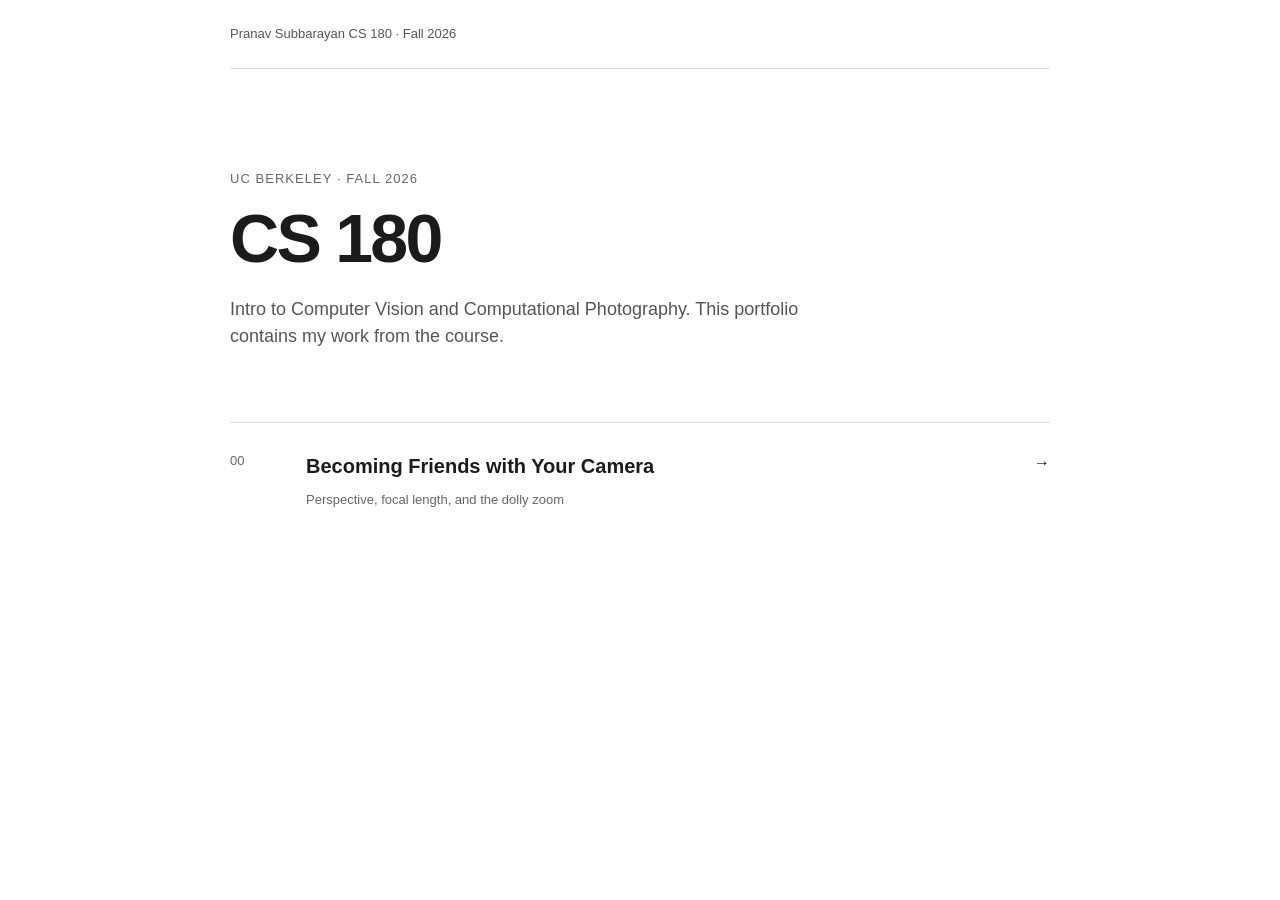
==== index.html @ d818b59a "refactor: flatten CS180 portfolio navigation Make the course portfolio the root homepage and link di" ====
<!doctype html>
<html lang="en">
  <head>
    <meta charset="UTF-8" />
    <meta name="viewport" content="width=device-width, initial-scale=1.0" />
    <meta
      name="description"
      content="Pranav Subbarayan's CS 180 project portfolio"
    />
    <title>CS 180 — Pranav Subbarayan</title>
    <style>
      * {
        box-sizing: border-box;
      }

      body {
        margin: 0;
        color: #1b1b1b;
        background: #fff;
        font-family: Arial, Helvetica, sans-serif;
        line-height: 1.5;
      }

      header,
      main {
        width: min(820px, calc(100% - 40px));
        margin: 0 auto;
      }

      header {
        padding: 24px 0;
        border-bottom: 1px solid #ddd;
        color: #555;
        font-size: 13px;
      }

      header a {
        color: #555;
        text-decoration: none;
      }

      header a:hover {
        text-decoration: underline;
        text-underline-offset: 3px;
      }

      main {
        padding: 100px 0 80px;
      }

      .label {
        margin: 0 0 16px;
        color: #666;
        font-size: 13px;
        letter-spacing: 0.08em;
        text-transform: uppercase;
      }

      h1 {
        margin: 0;
        font-size: clamp(42px, 8vw, 68px);
        letter-spacing: -0.04em;
        line-height: 1;
      }

      .intro {
        max-width: 570px;
        margin: 24px 0 72px;
        color: #555;
        font-size: 18px;
      }

      .project {
        display: grid;
        grid-template-columns: 56px 1fr auto;
        gap: 20px;
        align-items: start;
        padding: 28px 0;
        border-top: 1px solid #ddd;
        color: inherit;
        text-decoration: none;
      }

      .number,
      .description {
        color: #666;
        font-size: 13px;
      }

      .title {
        display: block;
        margin-bottom: 6px;
        font-size: 20px;
        font-weight: 600;
      }

      .project:hover .title {
        text-decoration: underline;
        text-underline-offset: 4px;
      }

      @media (max-width: 560px) {
        main {
          padding-top: 72px;
        }

        .project {
          grid-template-columns: 36px 1fr auto;
          gap: 12px;
        }
      }
    </style>
  </head>
  <body>
    <header>
      <span>Pranav Subbarayan</span>
      <span>CS 180 · Fall 2026</span>
    </header>

    <main>
      <p class="label">UC Berkeley · Fall 2026</p>
      <h1>CS 180</h1>
      <p class="intro">
        Intro to Computer Vision and Computational Photography. This portfolio
        contains my work from the course.
      </p>

      <nav aria-label="Course projects">
        <a class="project" href="./cs180/proj0/">
          <span class="number">00</span>
          <span>
            <span class="title">Becoming Friends with Your Camera</span>
            <span class="description">
              Perspective, focal length, and the dolly zoom
            </span>
          </span>
          <span aria-hidden="true">→</span>
        </a>
      </nav>
    </main>
  </body>
</html>
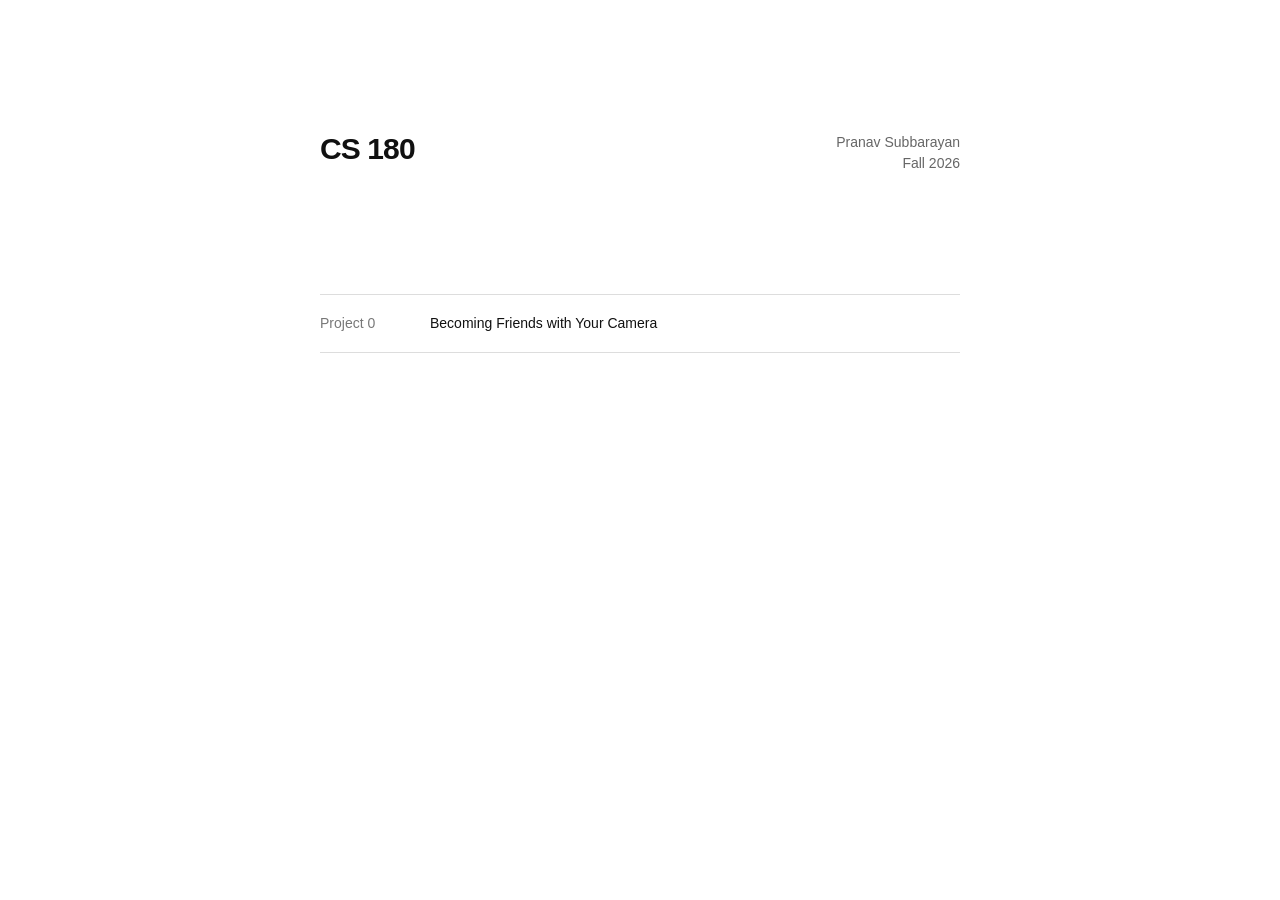
==== commit 7dcd0ecd: "refactor: simplify course portfolio presentation Use a hyper-minimal course index and clarify the ex" ====
--- a/index.html
+++ b/index.html
@@ -15,126 +15,106 @@
 
       body {
         margin: 0;
-        color: #1b1b1b;
+        color: #111;
         background: #fff;
         font-family: Arial, Helvetica, sans-serif;
+        font-size: 14px;
         line-height: 1.5;
       }
 
-      header,
       main {
-        width: min(820px, calc(100% - 40px));
+        width: min(640px, calc(100% - 40px));
         margin: 0 auto;
+        padding: 14vh 0 80px;
       }
 
       header {
-        padding: 24px 0;
-        border-bottom: 1px solid #ddd;
-        color: #555;
-        font-size: 13px;
-      }
-
-      header a {
-        color: #555;
-        text-decoration: none;
-      }
-
-      header a:hover {
-        text-decoration: underline;
-        text-underline-offset: 3px;
-      }
-
-      main {
-        padding: 100px 0 80px;
-      }
-
-      .label {
-        margin: 0 0 16px;
-        color: #666;
-        font-size: 13px;
-        letter-spacing: 0.08em;
-        text-transform: uppercase;
+        display: flex;
+        align-items: flex-start;
+        justify-content: space-between;
+        gap: 32px;
       }
 
       h1 {
         margin: 0;
-        font-size: clamp(42px, 8vw, 68px);
-        letter-spacing: -0.04em;
-        line-height: 1;
+        font-size: 30px;
+        font-weight: 600;
+        letter-spacing: -0.03em;
       }
 
-      .intro {
-        max-width: 570px;
-        margin: 24px 0 72px;
-        color: #555;
-        font-size: 18px;
+      .course-name {
+        margin: 6px 0 0;
+        color: #666;
       }
 
-      .project {
+      .meta {
+        margin: 6px 0 0;
+        color: #666;
+        text-align: right;
+        white-space: nowrap;
+      }
+
+      nav {
+        margin-top: 120px;
+        border-bottom: 1px solid #ddd;
+      }
+
+      a {
         display: grid;
-        grid-template-columns: 56px 1fr auto;
+        grid-template-columns: 90px 1fr;
         gap: 20px;
-        align-items: start;
-        padding: 28px 0;
+        padding: 18px 0;
         border-top: 1px solid #ddd;
         color: inherit;
         text-decoration: none;
       }
 
-      .number,
-      .description {
-        color: #666;
-        font-size: 13px;
+      .project-number {
+        color: #777;
       }
 
-      .title {
-        display: block;
-        margin-bottom: 6px;
-        font-size: 20px;
-        font-weight: 600;
+      a:hover .project-title {
+        text-decoration: underline;
+        text-underline-offset: 3px;
       }
 
-      .project:hover .title {
-        text-decoration: underline;
-        text-underline-offset: 4px;
-      }
-
-      @media (max-width: 560px) {
+      @media (max-width: 480px) {
         main {
-          padding-top: 72px;
+          padding-top: 64px;
         }
 
-        .project {
-          grid-template-columns: 36px 1fr auto;
-          gap: 12px;
+        header {
+          display: block;
+        }
+
+        .meta {
+          margin-top: 24px;
+          text-align: left;
+        }
+
+        nav {
+          margin-top: 80px;
+        }
+
+        a {
+          grid-template-columns: 72px 1fr;
         }
       }
     </style>
   </head>
   <body>
-    <header>
-      <span>Pranav Subbarayan</span>
-      <span>CS 180 · Fall 2026</span>
-    </header>
-
     <main>
-      <p class="label">UC Berkeley · Fall 2026</p>
-      <h1>CS 180</h1>
-      <p class="intro">
-        Intro to Computer Vision and Computational Photography. This portfolio
-        contains my work from the course.
-      </p>
+      <header>
+        <div>
+          <h1>CS 180</h1>
+        </div>
+        <p class="meta">Pranav Subbarayan<br />Fall 2026</p>
+      </header>
 
       <nav aria-label="Course projects">
-        <a class="project" href="./cs180/proj0/">
-          <span class="number">00</span>
-          <span>
-            <span class="title">Becoming Friends with Your Camera</span>
-            <span class="description">
-              Perspective, focal length, and the dolly zoom
-            </span>
-          </span>
-          <span aria-hidden="true">→</span>
+        <a href="./cs180/proj0/">
+          <span class="project-number">Project 0</span>
+          <span class="project-title">Becoming Friends with Your Camera</span>
         </a>
       </nav>
     </main>
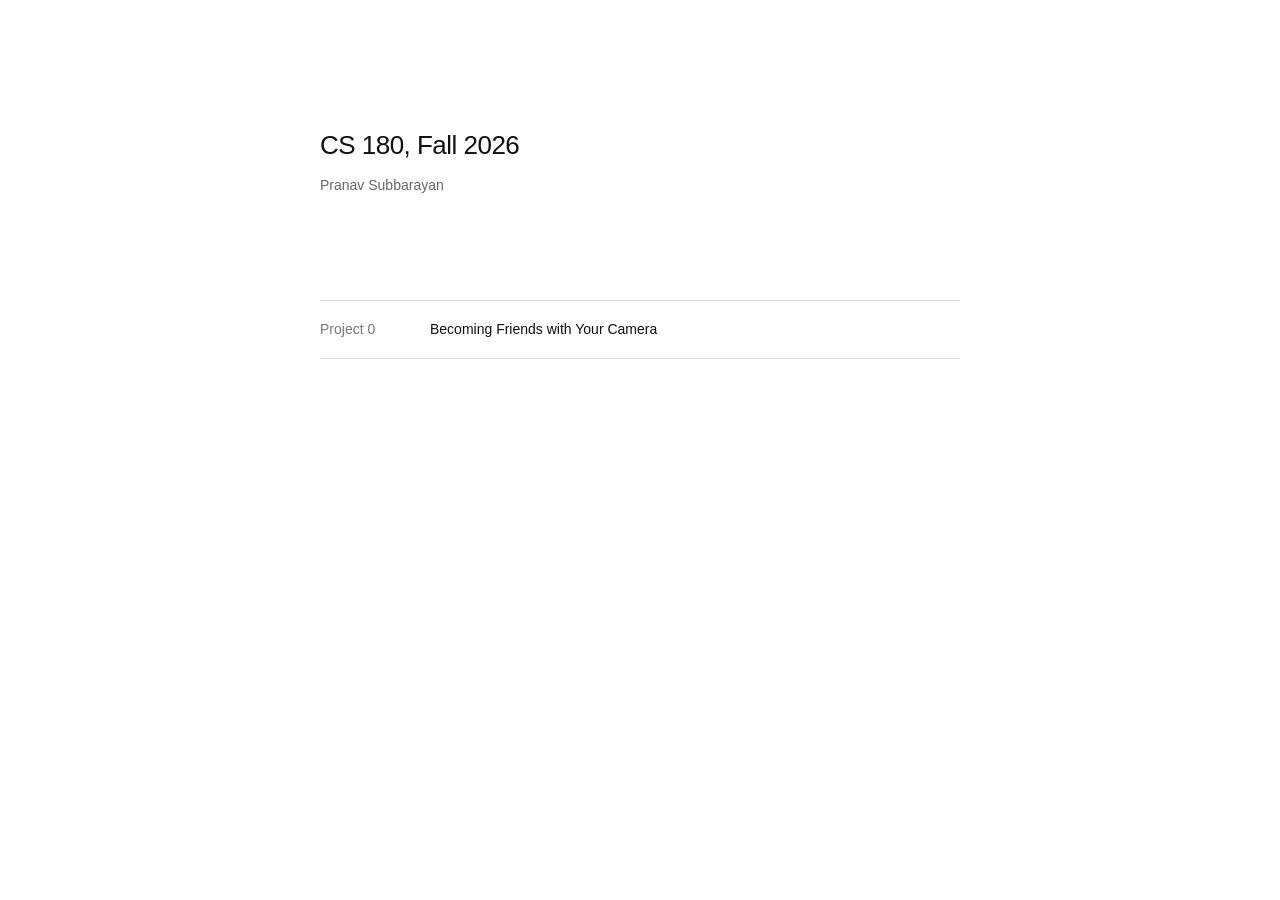
==== commit 231b724d: "refactor: polish course portfolio typography Refine the minimal course-page hierarchy and simplify t" ====
--- a/index.html
+++ b/index.html
@@ -17,9 +17,12 @@
         margin: 0;
         color: #111;
         background: #fff;
-        font-family: Arial, Helvetica, sans-serif;
+        font-family:
+          -apple-system, BlinkMacSystemFont, "Segoe UI", Helvetica, Arial,
+          sans-serif;
         font-size: 14px;
         line-height: 1.5;
+        -webkit-font-smoothing: antialiased;
       }
 
       main {
@@ -29,42 +32,33 @@
       }
 
       header {
-        display: flex;
-        align-items: flex-start;
-        justify-content: space-between;
-        gap: 32px;
+        display: block;
       }
 
       h1 {
         margin: 0;
-        font-size: 30px;
-        font-weight: 600;
-        letter-spacing: -0.03em;
+        font-size: 26px;
+        font-weight: 500;
+        letter-spacing: -0.02em;
       }
 
-      .course-name {
-        margin: 6px 0 0;
+      .meta {
+        margin: 10px 0 0;
         color: #666;
       }
 
-      .meta {
-        margin: 6px 0 0;
-        color: #666;
-        text-align: right;
-        white-space: nowrap;
-      }
-
       nav {
-        margin-top: 120px;
+        margin-top: 104px;
+        border-top: 1px solid #ddd;
         border-bottom: 1px solid #ddd;
       }
 
       a {
         display: grid;
+        width: 100%;
         grid-template-columns: 90px 1fr;
         gap: 20px;
         padding: 18px 0;
-        border-top: 1px solid #ddd;
         color: inherit;
         text-decoration: none;
       }
@@ -83,15 +77,6 @@
           padding-top: 64px;
         }
 
-        header {
-          display: block;
-        }
-
-        .meta {
-          margin-top: 24px;
-          text-align: left;
-        }
-
         nav {
           margin-top: 80px;
         }
@@ -105,10 +90,8 @@
   <body>
     <main>
       <header>
-        <div>
-          <h1>CS 180</h1>
-        </div>
-        <p class="meta">Pranav Subbarayan<br />Fall 2026</p>
+        <h1>CS 180, Fall 2026</h1>
+        <p class="meta">Pranav Subbarayan</p>
       </header>
 
       <nav aria-label="Course projects">
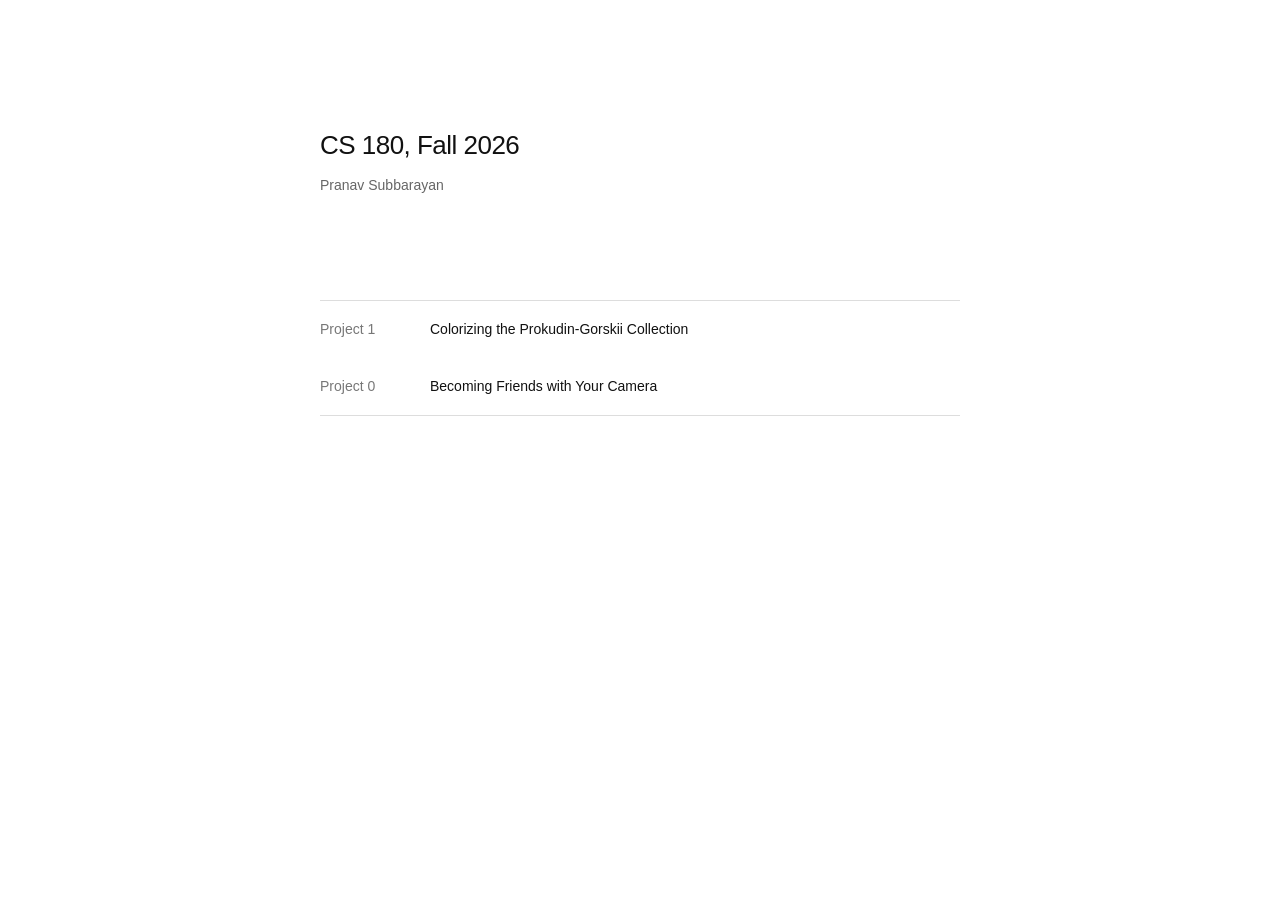
==== commit eac01162: "Add CS180 Project 1 report" ====
--- a/index.html
+++ b/index.html
@@ -95,6 +95,10 @@
       </header>
 
       <nav aria-label="Course projects">
+        <a href="./cs180/proj1/">
+          <span class="project-number">Project 1</span>
+          <span class="project-title">Colorizing the Prokudin-Gorskii Collection</span>
+        </a>
         <a href="./cs180/proj0/">
           <span class="project-number">Project 0</span>
           <span class="project-title">Becoming Friends with Your Camera</span>
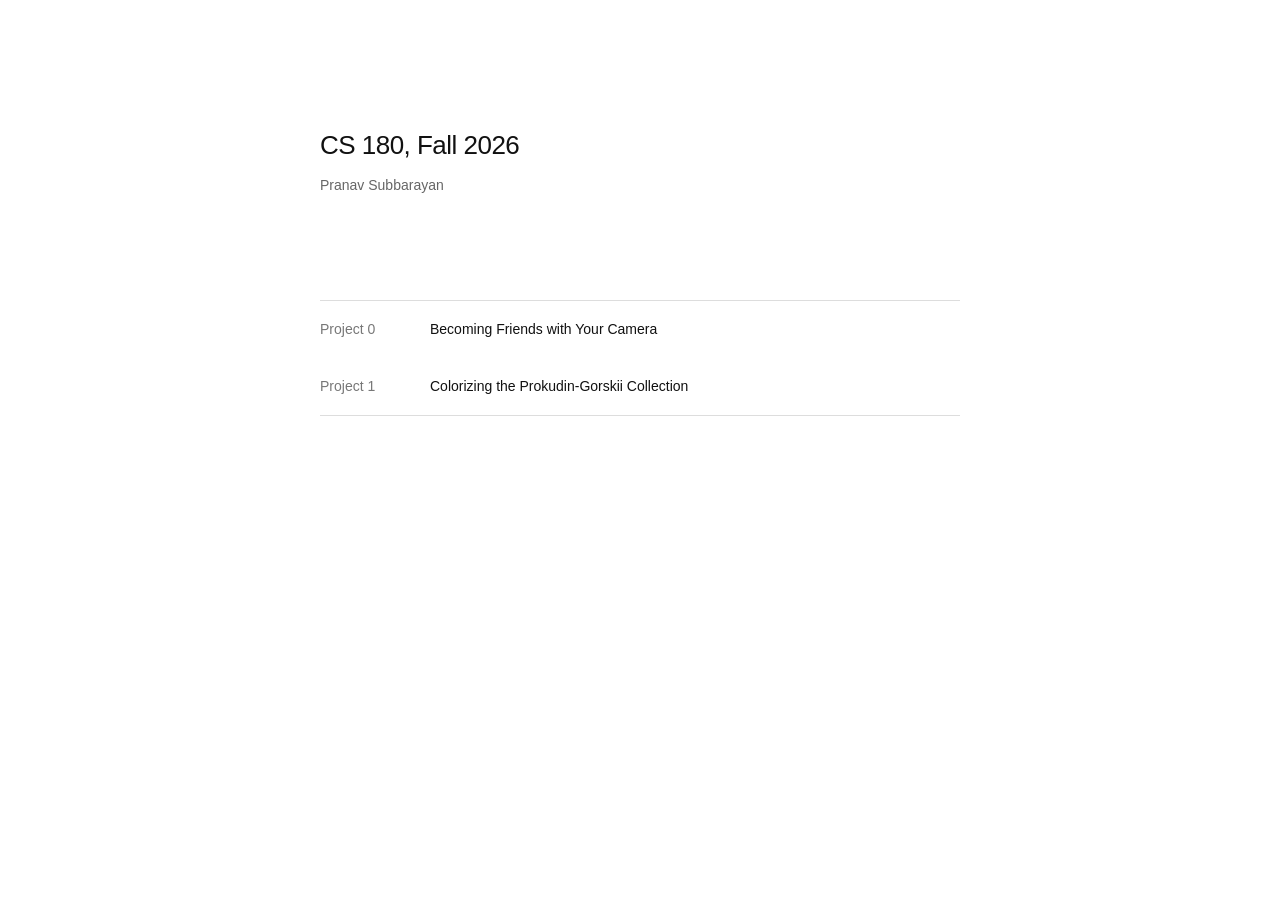
==== commit 7cd83b3f: "List course projects in numerical order" ====
--- a/index.html
+++ b/index.html
@@ -95,13 +95,13 @@
       </header>
 
       <nav aria-label="Course projects">
+        <a href="./cs180/proj0/">
+          <span class="project-number">Project 0</span>
+          <span class="project-title">Becoming Friends with Your Camera</span>
+        </a>
         <a href="./cs180/proj1/">
           <span class="project-number">Project 1</span>
           <span class="project-title">Colorizing the Prokudin-Gorskii Collection</span>
-        </a>
-        <a href="./cs180/proj0/">
-          <span class="project-number">Project 0</span>
-          <span class="project-title">Becoming Friends with Your Camera</span>
         </a>
       </nav>
     </main>
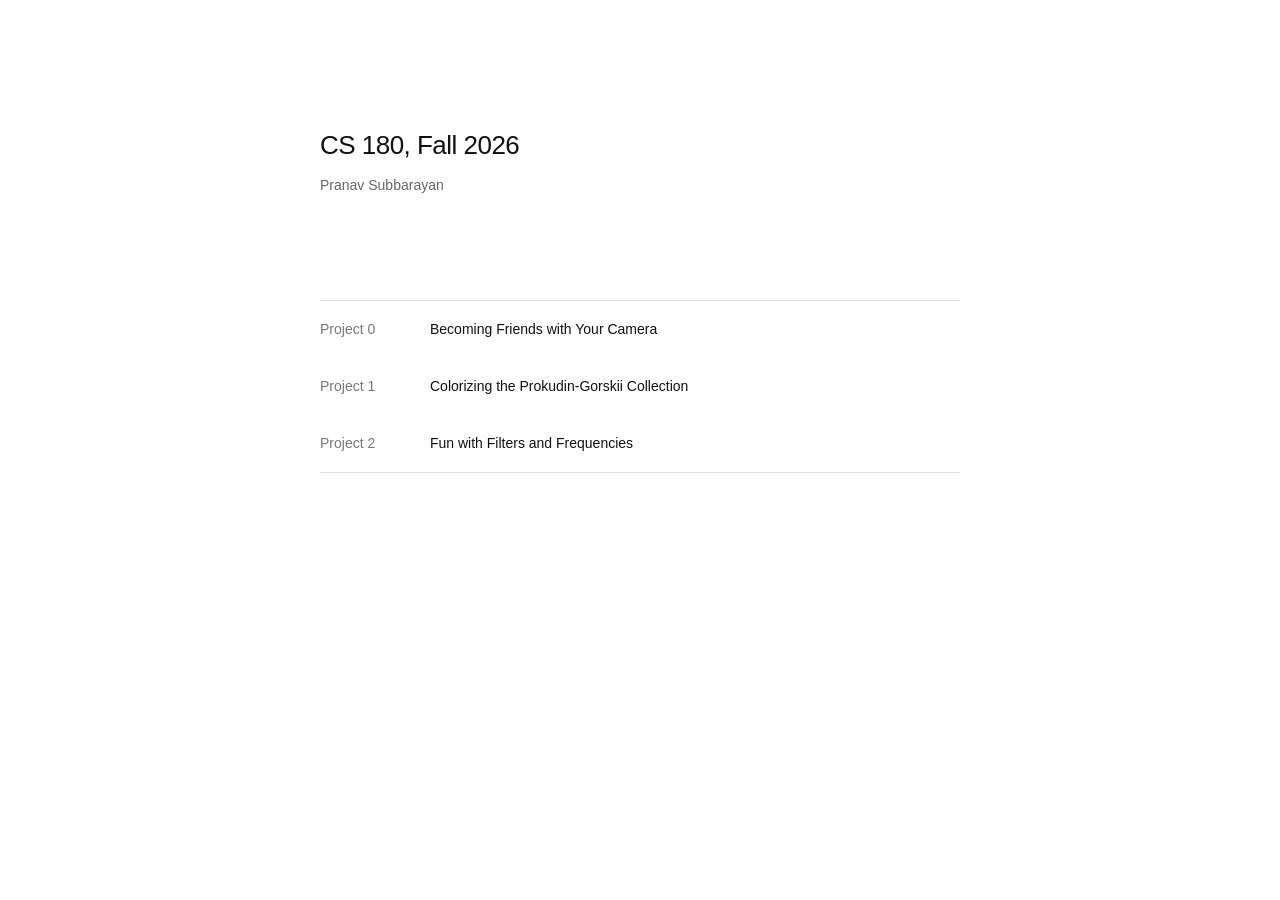
==== commit 1a017b50: "Add CS180 Project 2 report" ====
--- a/index.html
+++ b/index.html
@@ -103,6 +103,10 @@
           <span class="project-number">Project 1</span>
           <span class="project-title">Colorizing the Prokudin-Gorskii Collection</span>
         </a>
+        <a href="./cs180/proj2/">
+          <span class="project-number">Project 2</span>
+          <span class="project-title">Fun with Filters and Frequencies</span>
+        </a>
       </nav>
     </main>
   </body>
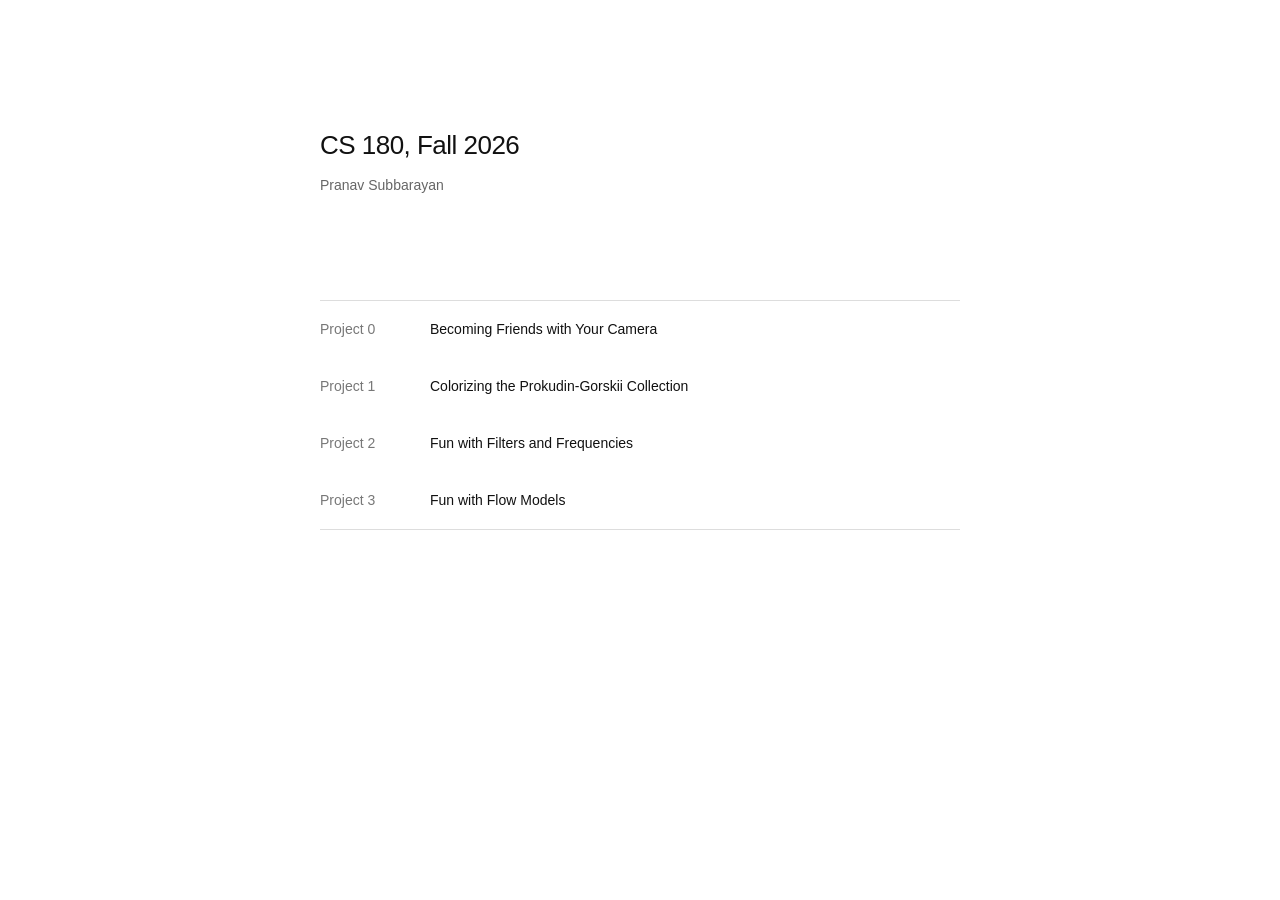
==== commit 9ef03ab6: "Publish CS180 Project 3 flow models report" ====
--- a/index.html
+++ b/index.html
@@ -107,6 +107,10 @@
           <span class="project-number">Project 2</span>
           <span class="project-title">Fun with Filters and Frequencies</span>
         </a>
+        <a href="./cs180/proj3/">
+          <span class="project-number">Project 3</span>
+          <span class="project-title">Fun with Flow Models</span>
+        </a>
       </nav>
     </main>
   </body>
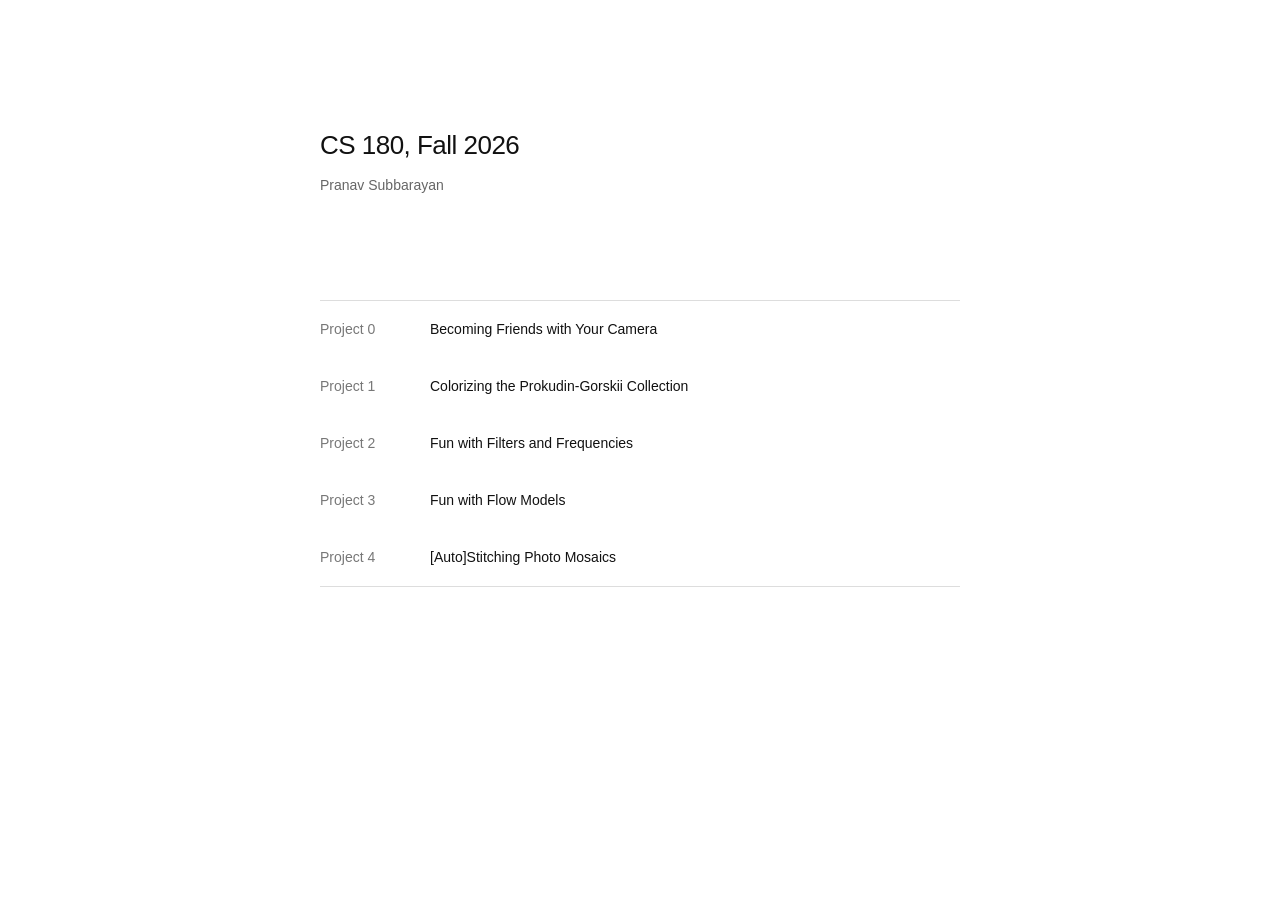
==== commit f9406569: "Publish Project 4 Part A report" ====
--- a/index.html
+++ b/index.html
@@ -111,6 +111,10 @@
           <span class="project-number">Project 3</span>
           <span class="project-title">Fun with Flow Models</span>
         </a>
+        <a href="./cs180/proj4/">
+          <span class="project-number">Project 4</span>
+          <span class="project-title">[Auto]Stitching Photo Mosaics</span>
+        </a>
       </nav>
     </main>
   </body>
